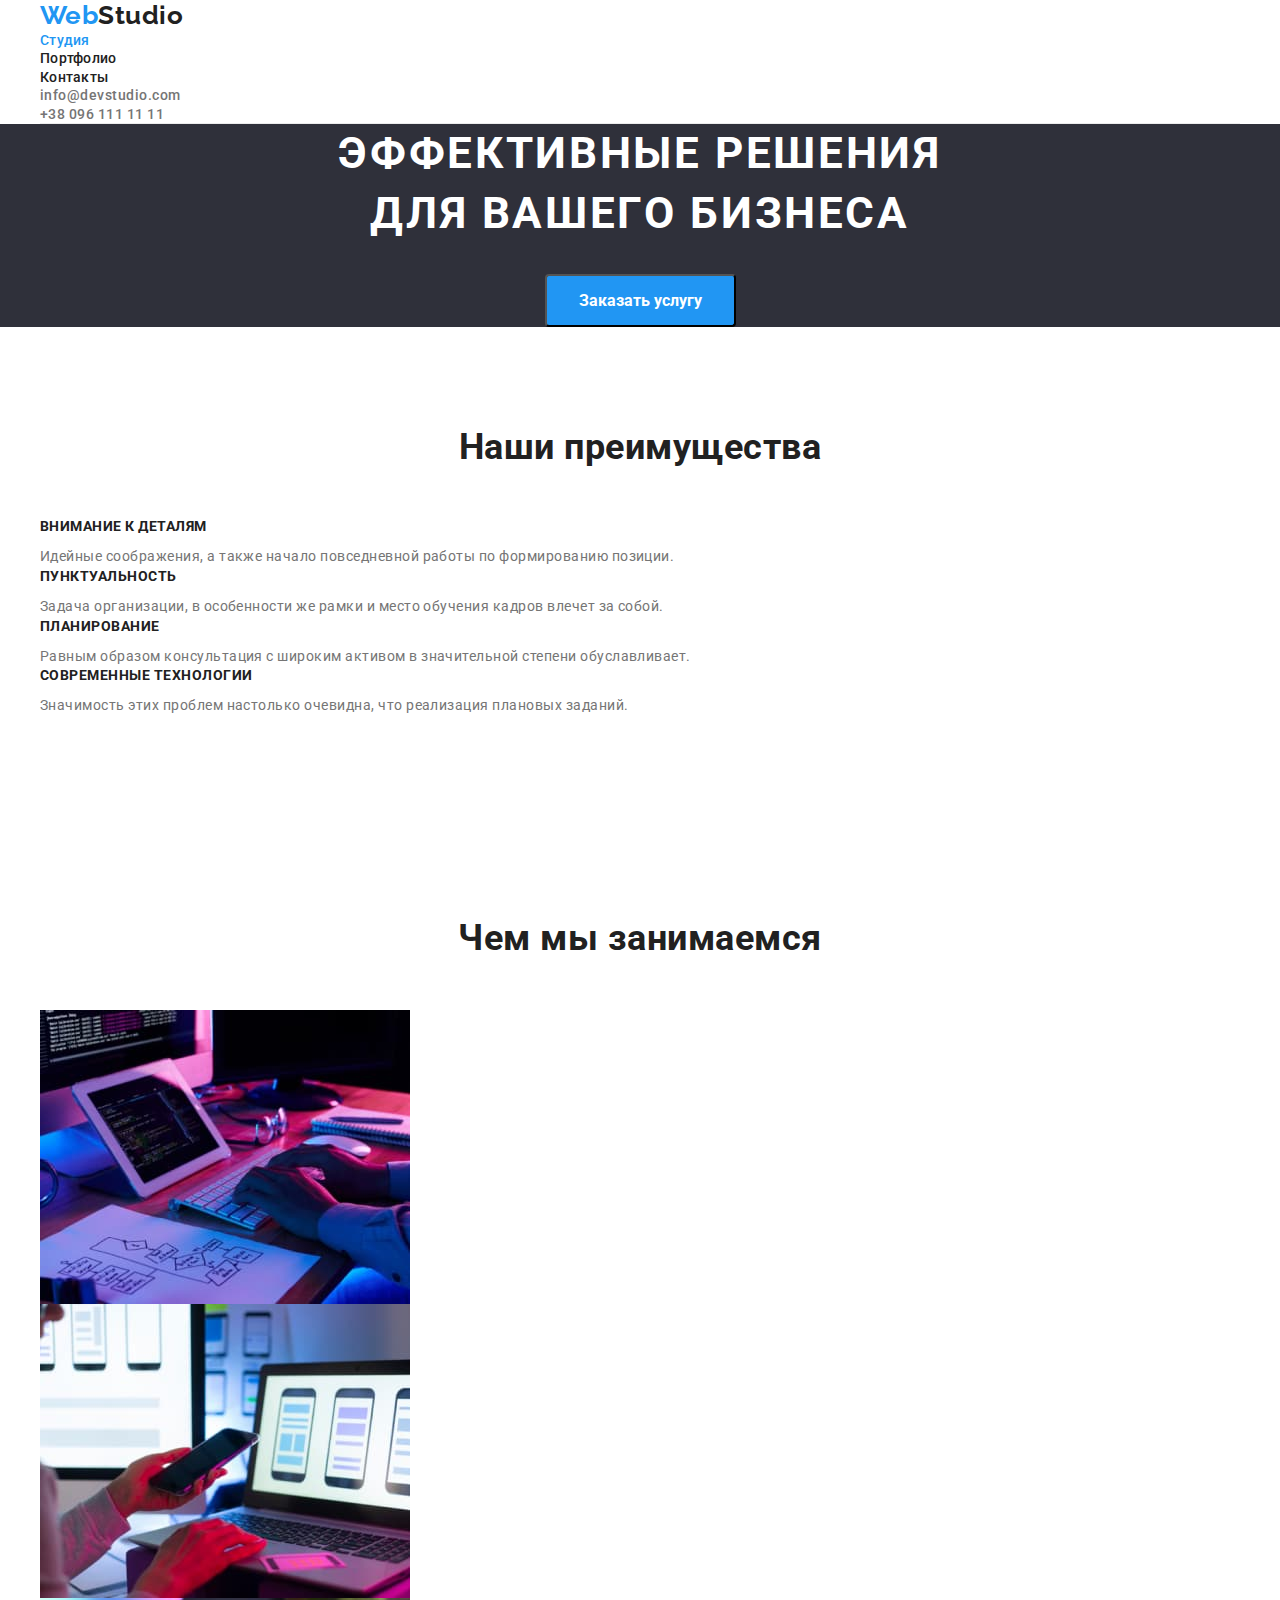
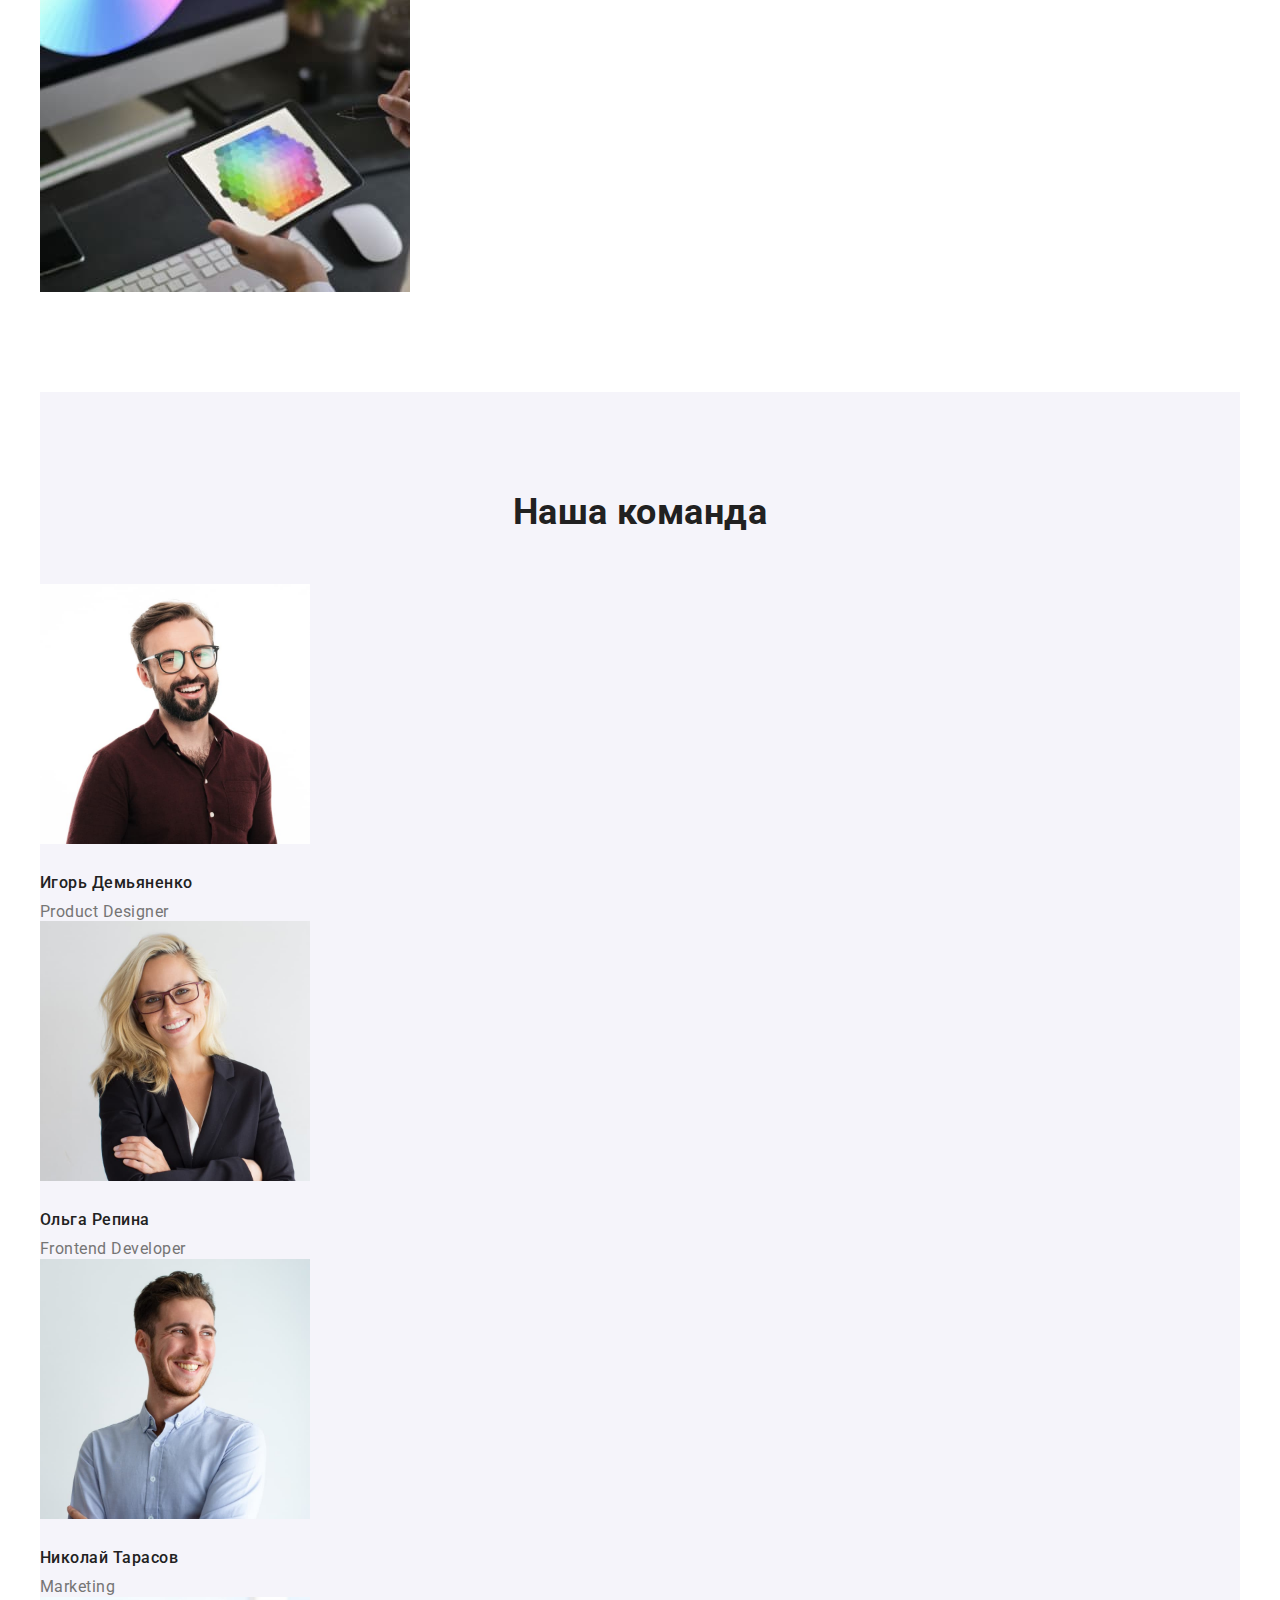
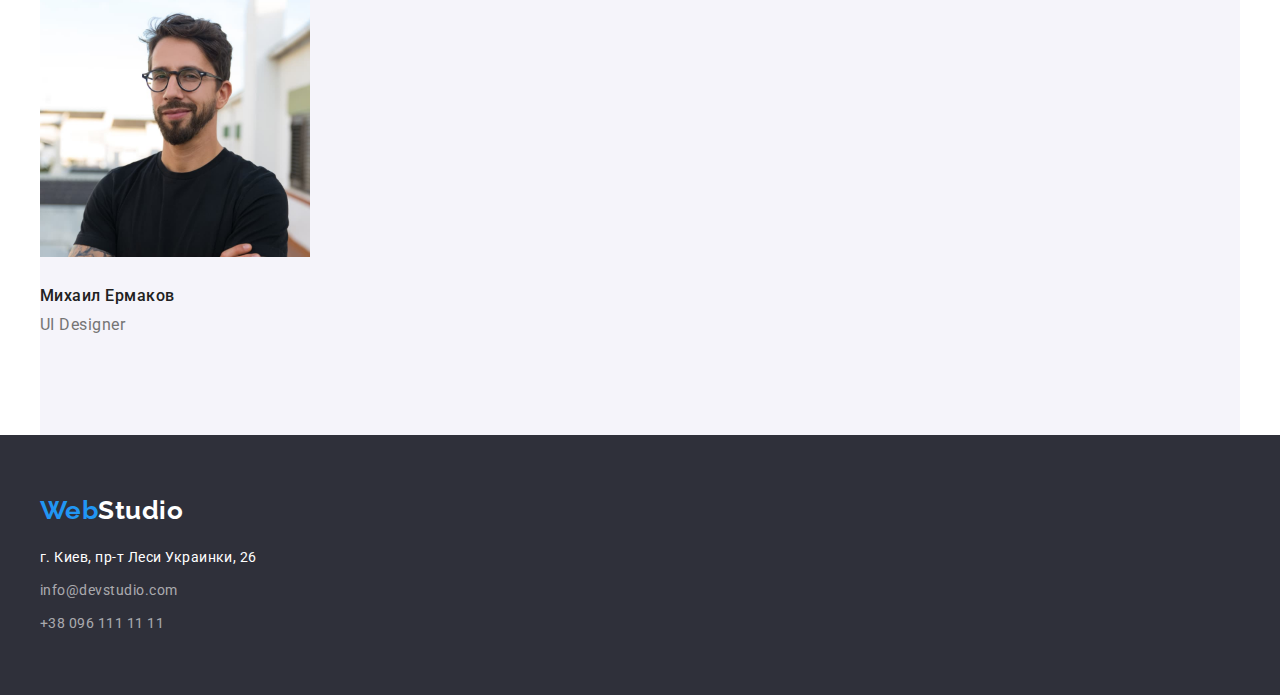
==== index.html @ 5e65b048 "маржины и паддинги" ====
<!DOCTYPE html>
<html lang="en">
  <head>
    <meta charset="UTF-8" />
    <meta http-equiv="X-UA-Compatible" content="IE=edge" />
    <meta name="viewport" content="width=device-width, initial-scale=1.0" />
    <title>WebStudio</title>
    <link rel="preconnect" href="https://fonts.googleapis.com" />
    <link rel="preconnect" href="https://fonts.gstatic.com" crossorigin />
    <link
      href="https://fonts.googleapis.com/css2?family=Raleway:wght@700&family=Roboto:wght@400;500;700;900&display=swap"
      rel="stylesheet"
    />
    <link
      rel="stylesheet"
      href="https://cdnjs.cloudflare.com/ajax/libs/modern-normalize/1.1.0/modern-normalize.min.css"
    />
    <link rel="stylesheet" href="./css/styles.css" />
  </head>
  <body>
    <header class="container">
      <nav>
        <a href="./index.html" class="logo"
          >Web<span class="logo-color">Studio</span></a
        >
        <ul class="site-nav list">
          <li><a href="" class="link current">Студия</a></li>
          <li><a href="./portfolio.html" class="link">Портфолио</a></li>
          <li><a href="" class="link">Контакты</a></li>
        </ul>
      </nav>
      <ul class="auth-nav list">
        <li>
          <a href="mailto:info@devstudio.com" class="contacts link"
            >info@devstudio.com</a
          >
        </li>
        <li>
          <a href="tel:+380961111111" class="contacts link"
            >+38 096 111 11 11</a
          >
        </li>
      </ul>
    </header>
    <main>
      <section class="hero">
        <div class="container">
          <h1 class="hero-title">
            Эффективные решения <br />
            для вашего бизнеса
          </h1>
          <button type="button" class="button-hero">Заказать услугу</button>
        </div>
      </section>
      <section class="section">
        <div class="container">
          <h2 class="section-title">Наши преимущества</h2>
          <ul class="features list">
            <li>
              <h3 class="title">Внимание к деталям</h3>
              <p class="features-description">
                Идейные соображения, а также начало повседневной работы по
                формированию позиции.
              </p>
            </li>
            <li>
              <h3 class="title">Пунктуальность</h3>
              <p class="features-description">
                Задача организации, в особенности же рамки и место обучения
                кадров влечет за собой.
              </p>
            </li>
            <li>
              <h3 class="title">Планирование</h3>
              <p class="features-description">
                Равным образом консультация с широким активом в значительной
                степени обуславливает.
              </p>
            </li>
            <li>
              <h3 class="title">Современные технологии</h3>
              <p class="features-description">
                Значимость этих проблем настолько очевидна, что реализация
                плановых заданий.
              </p>
            </li>
          </ul>
        </div>
      </section>
      <section class="section container">
        <h2 class="section-title">Чем мы занимаемся</h2>

        <ul class="directions-list list">
          <li class="item">
            <img src="./images/img.jpeg" alt="Программирование" width="370" />
          </li>
          <li class="item">
            <img
              src="./images/img2.jpeg"
              alt="Мобильные приложения"
              width="370"
            />
          </li>
          <li class="item">
            <img src="./images/img3.jpeg" alt="Дизайн" width="370" />
          </li>
        </ul>
      </section>
      <section class="section team container">
        <h2 class="section-title">Наша команда</h2>
        <ul class="members-list list">
          <li class="item">
            <img
              src="./images/img4.jpeg"
              alt="Игорь Демьяненко"
              width="270"
              class="member-photo"
            />
            <h3 class="member-name">Игорь Демьяненко</h3>
            <p class="work-position">Product Designer</p>
          </li>
          <li class="item">
            <img
              src="./images/img5.jpeg"
              alt="Ольга Репина"
              width="270"
              class="member-photo"
            />
            <h3 class="member-name">Ольга Репина</h3>
            <p class="work-position">Frontend Developer</p>
          </li>
          <li class="item">
            <img
              src="./images/img6.jpeg"
              alt="Николай Тарасов"
              width="270"
              class="member-photo"
            />
            <h3 class="member-name">Николай Тарасов</h3>
            <p class="work-position">Marketing</p>
          </li>
          <li class="item">
            <img
              src="./images/img7.jpeg"
              alt="Михаил Ермаков"
              width="270"
              class="member-photo"
            />
            <h3 class="member-name">Михаил Ермаков</h3>
            <p class="work-position">UI Designer</p>
          </li>
        </ul>
      </section>
    </main>
    <footer class="footer">
      <div class="container">
        <div class="full-logo-bottom">
          <a href="./index.html" class="logo"
            >Web<span class="logo-bottom">Studio</span></a
          >
        </div>
        <address>
          <span class="street">г. Киев, пр-т Леси Украинки, 26</span>
          <ul class="list">
            <li class="list-item">
              <a href="mailto:info@devstudio.com" class="contacts-bottom link"
                >info@devstudio.com</a
              >
            </li>
            <li class="list-item">
              <a href="tel:+380961111111" class="contacts-bottom link"
                >+38 096 111 11 11</a
              >
            </li>
          </ul>
        </address>
      </div>
    </footer>
  </body>
</html>
---- css/styles.css ----
/*цвет основного текста #212121 */
/* вторичный цвет  #757575*/
/* белый цвет #FFFFFF */
/* акцент color #2196F3 */
/* вторичный цвет фона #F5F4FA */

:root {
  --primary-text-color: #212121;
  --secondary-text-color: #757575;
  --white-color: #ffffff;
  --accent-color: #2196f3;
  --secondary-background-color: #f5f4fa;
}

h1,
h2,
h3,
h4,
h5,
h6,
p,
ul {
  margin: 0;
  padding: 0;
}

body {
  background-color: var(--white-color);
  color: #212121;
  font-family: roboto, sans-serif;
  letter-spacing: 0.03em;
}
header {
  border-bottom: 1px solid #ececec;
}

.list {
  list-style: none;
}

.link {
  text-decoration: none;
}

.container {
  margin-right: auto;
  margin-left: auto;
  width: 1200px;
  /* outline: 2px solid green; */
}

/* logo */

.logo {
  color: var(--accent-color);
  text-decoration: none;
  font-family: raleway, sans-serif;
  font-weight: 700;
  font-size: 26px;
  line-height: 1.19;
}

.logo-color {
  color: var(--primary-text-color);
}

/* site-nav */
.site-nav .link {
  color: var(--primary-text-color);
  font-weight: 500;
  font-size: 14px;
  line-height: 1.14;
  letter-spacing: 0.02em;
}

.site-nav .link:hover,
.site-nav .link:focus {
  color: var(--accent-color);
}
.site-nav .link.current {
  color: var(--accent-color);
}

/* auth nav */

.auth-nav .contacts {
  color: var(--secondary-text-color);
  font-weight: 500;
  font-size: 14px;
  line-height: 1.14;
}

.auth-nav .contacts:hover,
.auth-nav .contacts:focus {
  color: var(--accent-color);
}

/* hero */

.hero {
  background-color: #2f303a;
  text-align: center;
}

.hero-title {
  color: #ffffff;
  font-size: 44px;
  line-height: 1.36;
  letter-spacing: 0.06em;
  text-transform: uppercase;
  margin-bottom: 30px;
}

.button-hero {
  color: var(--white-color);
  background-color: var(--accent-color);
  font-weight: 700;
  font-size: 16px;
  line-height: 1.87;
  cursor: pointer;
  font-family: inherit;
  border-radius: 4px;
  padding: 10px 32px;
}

.button-hero:hover,
.button-hero:focus {
  background-color: #188ce8;
}

/* section */

.section {
  padding-top: 100px;
  padding-bottom: 100px;
}

.section-title {
  color: var(--primary-text-color);
  font-weight: 700;
  font-size: 36px;
  line-height: 1.16;
  text-align: center;
  margin-bottom: 50px;
}

/* features */
.features .title {
  color: var(--primary-text-color);
  font-weight: 700;
  font-size: 14px;
  line-height: 1.14;
  text-transform: uppercase;
  margin-bottom: 10px;
}

/* абзацы преимуществ */
.features-description {
  color: var(--secondary-text-color);
  font-size: 14px;
  line-height: 1.7;
}

/* directions list */
.directions-list {
  color: var(--primary-text-color);
}

.directions-list .item {
  margin-right: 30px;
  display: block;
}

.directions-list .item img {
  display: block;
}

/* button */
.button {
  color: var(--primary-text-color);
  background-color: var(--secondary-background-color);
  font-weight: 500;
  font-size: 16px;
  line-height: 1.62;
  cursor: pointer;
  font-family: inherit;
  border-radius: 4px;
  padding: 6px 22px;
}

.button:hover,
.button:focus {
  color: var(--white-color);
  background-color: var(--accent-color);
}

/* section team */

.section.team {
  background-color: #f5f4fa;
}

.members-list .item {
  margin-right: 30px;
}

/* member photo */
.member-photo {
  padding-bottom: 30px;
  display: block;
}

/* member name */
.member-name {
  font-weight: 500;
  font-size: 16px;
  line-height: 1.18;
  margin-bottom: 10px;
}

/* должности */
.work-position {
  color: var(--secondary-text-color);
  font-size: 16px;
  line-height: 1.18;
}

/* footer */

.footer {
  background-color: #2f303a;
  padding-top: 60px;
  padding-bottom: 60px;
}

/* logo bottom */
.logo-bottom {
  color: var(--white-color);
}

.full-logo-bottom {
  margin-bottom: 20px;
}
/* street adress */
.street {
  color: var(--white-color);
  font-weight: 400;
  font-size: 14px;
  line-height: 1.71;
  background-color: #2f303a;
  font-style: normal;
  margin-bottom: 9px;
  display: block;
}

/* contacts bottom */
.contacts-bottom {
  color: rgba(255, 255, 255, 0.6);
  font-weight: 400;
  font-size: 14px;
  line-height: 1.71;
  font-style: normal;
}

.contacts-bottom:hover {
  color: var(--accent-color);
}

.list-item:not(:last-child) {
  margin-bottom: 9px;
}

/* кнопки портфолио */

.portfolio-buttons {
  margin-bottom: 50px;
}

/* card image */
.card-img {
  margin-bottom: 20px;
  display: block;
}

/* projects 2nd page */

.project-name {
  color: var(--primary-text-color);
  font-weight: 700;
  font-size: 18px;
  line-height: 2;
  letter-spacing: 0.06em;
  margin-bottom: 4px;
}

/* product type */

.product-type {
  color: var(--secondary-text-color);
  font-size: 16px;
  line-height: 1.87;
}
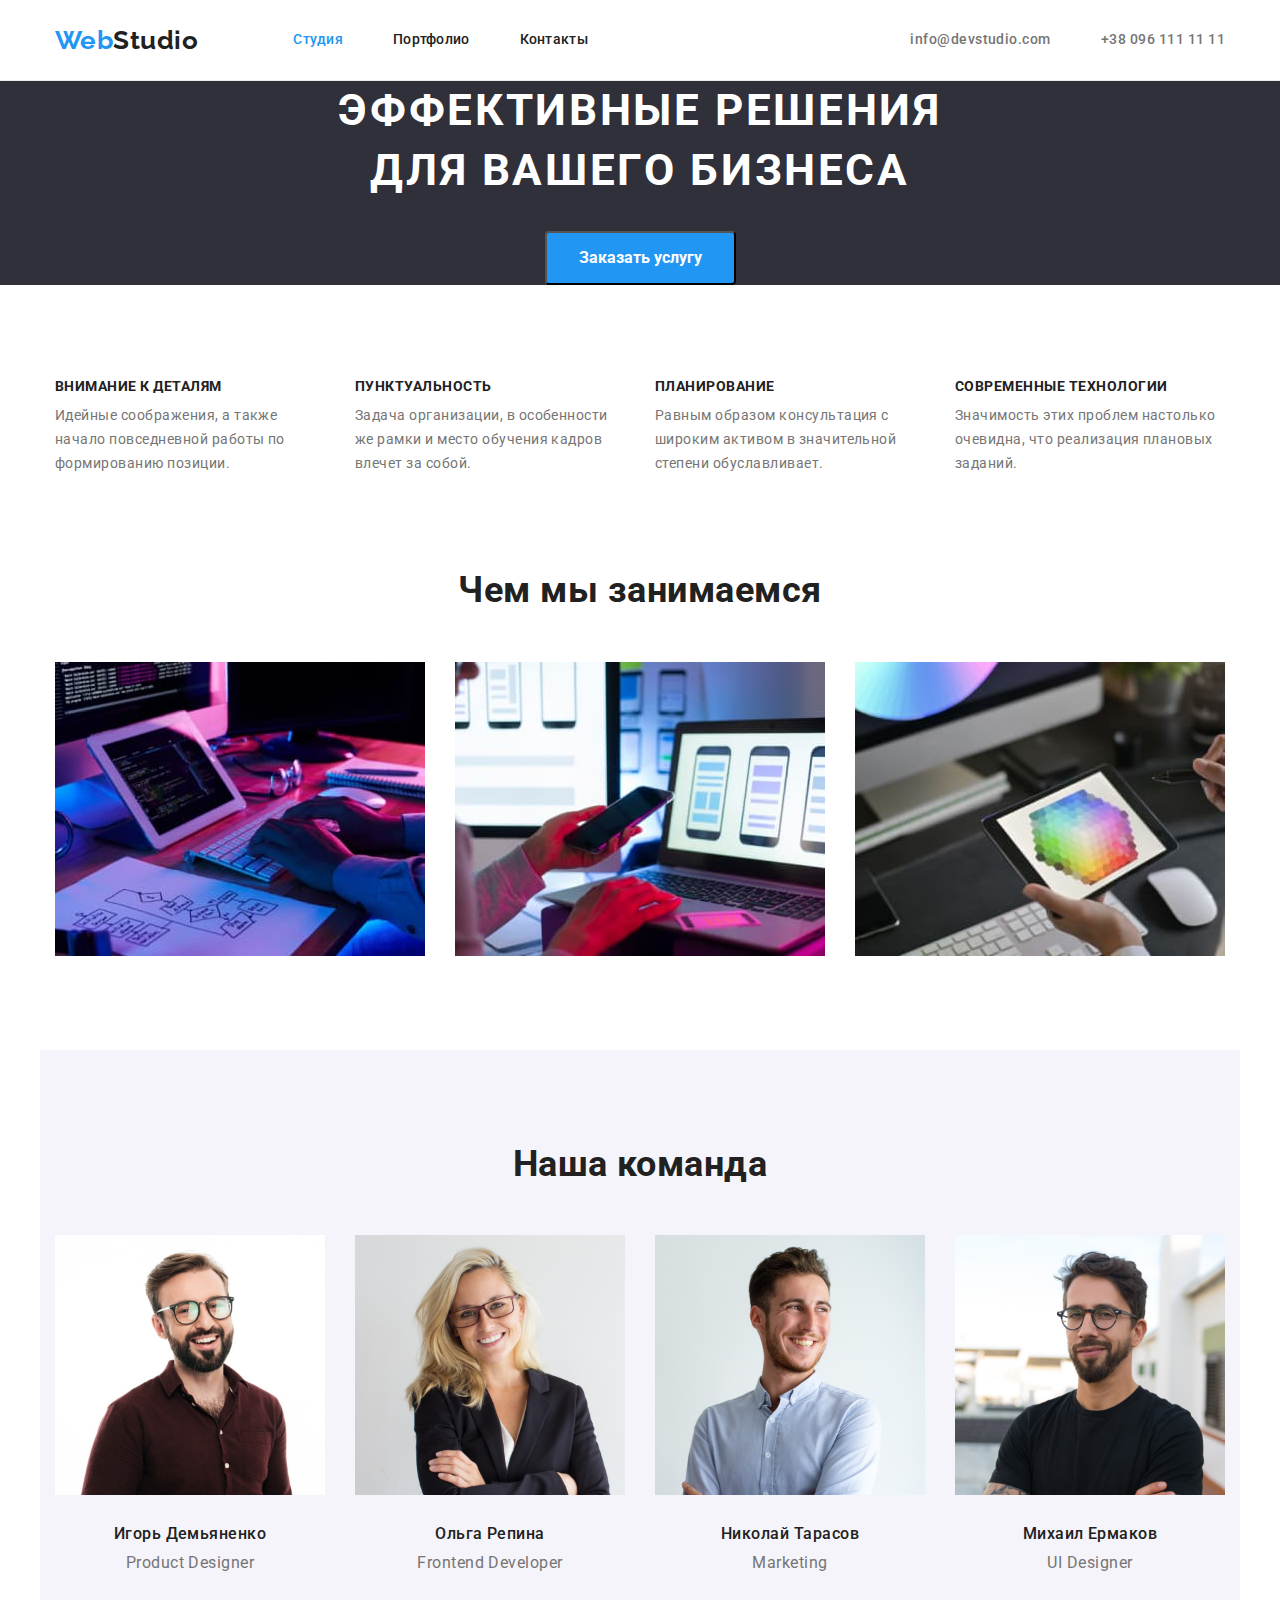
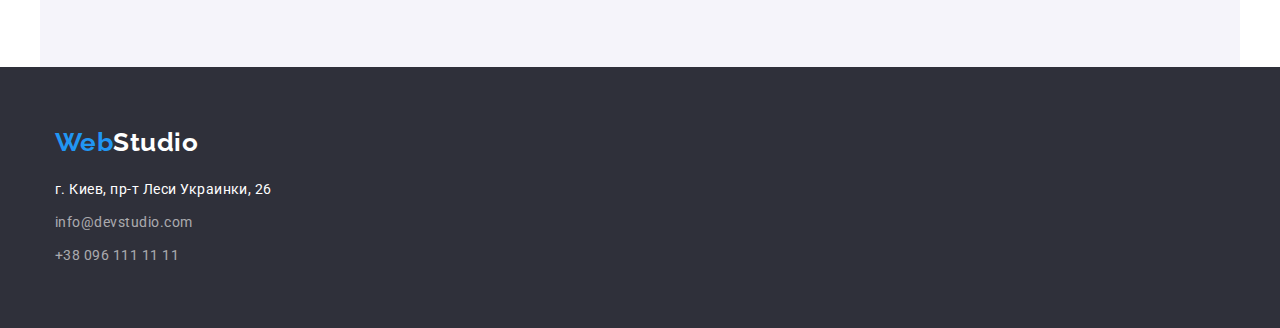
==== commit a5360ab4: "Финальные правки для сдачи дз" ====
--- a/index.html
+++ b/index.html
@@ -18,29 +18,33 @@
     <link rel="stylesheet" href="./css/styles.css" />
   </head>
   <body>
-    <header class="container">
-      <nav>
-        <a href="./index.html" class="logo"
-          >Web<span class="logo-color">Studio</span></a
-        >
-        <ul class="site-nav list">
-          <li><a href="" class="link current">Студия</a></li>
-          <li><a href="./portfolio.html" class="link">Портфолио</a></li>
-          <li><a href="" class="link">Контакты</a></li>
+    <header>
+      <div class="container nav">
+        <nav>
+          <a href="./index.html" class="logo"
+            >Web<span class="logo-color">Studio</span></a
+          >
+          <ul class="site-nav list">
+            <li class="item"><a href="" class="link current">Студия</a></li>
+            <li class="item">
+              <a href="./portfolio.html" class="link">Портфолио</a>
+            </li>
+            <li class="item"><a href="" class="link">Контакты</a></li>
+          </ul>
+        </nav>
+        <ul class="auth-nav list">
+          <li class="item">
+            <a href="mailto:info@devstudio.com" class="contacts link"
+              >info@devstudio.com</a
+            >
+          </li class="item">
+          <li>
+            <a href="tel:+380961111111" class="contacts link"
+              >+38 096 111 11 11</a
+            >
+          </li>
         </ul>
-      </nav>
-      <ul class="auth-nav list">
-        <li>
-          <a href="mailto:info@devstudio.com" class="contacts link"
-            >info@devstudio.com</a
-          >
-        </li>
-        <li>
-          <a href="tel:+380961111111" class="contacts link"
-            >+38 096 111 11 11</a
-          >
-        </li>
-      </ul>
+      </div>
     </header>
     <main>
       <section class="hero">
@@ -54,30 +58,30 @@
       </section>
       <section class="section">
         <div class="container">
-          <h2 class="section-title">Наши преимущества</h2>
+          <h2 class="section-title" hidden>Наши преимущества</h2>
           <ul class="features list">
-            <li>
+            <li class="item">
               <h3 class="title">Внимание к деталям</h3>
               <p class="features-description">
                 Идейные соображения, а также начало повседневной работы по
                 формированию позиции.
               </p>
             </li>
-            <li>
+            <li class="item">
               <h3 class="title">Пунктуальность</h3>
               <p class="features-description">
                 Задача организации, в особенности же рамки и место обучения
                 кадров влечет за собой.
               </p>
             </li>
-            <li>
+            <li class="item">
               <h3 class="title">Планирование</h3>
               <p class="features-description">
                 Равным образом консультация с широким активом в значительной
                 степени обуславливает.
               </p>
             </li>
-            <li>
+            <li class="item">
               <h3 class="title">Современные технологии</h3>
               <p class="features-description">
                 Значимость этих проблем настолько очевидна, что реализация
@@ -87,7 +91,7 @@
           </ul>
         </div>
       </section>
-      <section class="section container">
+      <section class="section container no-top-padding">
         <h2 class="section-title">Чем мы занимаемся</h2>
 
         <ul class="directions-list list">
--- a/css/styles.css
+++ b/css/styles.css
@@ -46,6 +46,8 @@
   margin-right: auto;
   margin-left: auto;
   width: 1200px;
+  padding-left: 15px;
+  padding-right: 15px;
   /* outline: 2px solid green; */
 }
 
@@ -65,12 +67,25 @@
 }
 
 /* site-nav */
+
+.site-nav {
+  display: flex;
+  margin-left: 95px;
+}
+
+.site-nav .item:not(:last-child) {
+  margin-right: 50px;
+}
+
 .site-nav .link {
   color: var(--primary-text-color);
   font-weight: 500;
   font-size: 14px;
   line-height: 1.14;
   letter-spacing: 0.02em;
+  padding-top: 32px;
+  padding-bottom: 32px;
+  display: block;
 }
 
 .site-nav .link:hover,
@@ -83,6 +98,24 @@
 
 /* auth nav */
 
+.auth-nav {
+  display: flex;
+}
+
+nav {
+  display: flex;
+  align-items: center;
+}
+
+.container.nav {
+  display: flex;
+  justify-content: space-between;
+}
+
+.container .auth-nav {
+  justify-content: flex-end;
+}
+
 .auth-nav .contacts {
   color: var(--secondary-text-color);
   font-weight: 500;
@@ -93,6 +126,16 @@
 .auth-nav .contacts:hover,
 .auth-nav .contacts:focus {
   color: var(--accent-color);
+}
+
+.auth-nav .item:not(:last-child) {
+  margin-right: 50px;
+}
+
+.auth-nav .contacts {
+  padding-top: 32px;
+  padding-bottom: 32px;
+  display: block;
 }
 
 /* hero */
@@ -131,8 +174,8 @@
 /* section */
 
 .section {
-  padding-top: 100px;
-  padding-bottom: 100px;
+  padding-top: 94px;
+  padding-bottom: 94px;
 }
 
 .section-title {
@@ -144,7 +187,20 @@
   margin-bottom: 50px;
 }
 
+.no-top-padding {
+  padding-top: 0;
+}
+
 /* features */
+.features {
+  display: flex;
+  justify-content: space-between;
+}
+
+.features .item {
+  width: 270px;
+}
+
 .features .title {
   color: var(--primary-text-color);
   font-weight: 700;
@@ -164,11 +220,16 @@
 /* directions list */
 .directions-list {
   color: var(--primary-text-color);
+  display: flex;
 }
 
 .directions-list .item {
+  width: calc((100% - 60px) / 3);
   margin-right: 30px;
-  display: block;
+}
+
+.directions-list .item:nth-child(3n) {
+  margin-right: 0px;
 }
 
 .directions-list .item img {
@@ -199,9 +260,17 @@
 .section.team {
   background-color: #f5f4fa;
 }
+.members-list {
+  display: flex;
+}
 
 .members-list .item {
+  width: calc((100% - 90px) / 4);
   margin-right: 30px;
+}
+
+.members-list .item:nth-child(4n) {
+  margin-right: 0px;
 }
 
 /* member photo */
@@ -216,6 +285,7 @@
   font-size: 16px;
   line-height: 1.18;
   margin-bottom: 10px;
+  text-align: center;
 }
 
 /* должности */
@@ -223,6 +293,7 @@
   color: var(--secondary-text-color);
   font-size: 16px;
   line-height: 1.18;
+  text-align: center;
 }
 
 /* footer */
@@ -274,6 +345,11 @@
 
 .portfolio-buttons {
   margin-bottom: 50px;
+  display: flex;
+  justify-content: center;
+}
+.portfolio-buttons .item {
+  margin-right: 8px;
 }
 
 /* card image */
@@ -283,6 +359,28 @@
 }
 
 /* projects 2nd page */
+
+.examples {
+  display: flex;
+  flex-wrap: wrap;
+}
+
+/* card */
+
+.card {
+  width: calc((100% - 60px) / 3);
+  margin-right: 30px;
+  margin-bottom: 30px;
+  border: 1px solid #eeeeee;
+}
+
+.card:nth-child(3n) {
+  margin-right: 0px;
+}
+
+.card:nth-last-child(-n + 3) {
+  margin-bottom: 0;
+}
 
 .project-name {
   color: var(--primary-text-color);
@@ -291,6 +389,7 @@
   line-height: 2;
   letter-spacing: 0.06em;
   margin-bottom: 4px;
+  padding-left: 24px;
 }
 
 /* product type */
@@ -299,4 +398,6 @@
   color: var(--secondary-text-color);
   font-size: 16px;
   line-height: 1.87;
-}
+  padding-left: 24px;
+  padding-bottom: 20px;
+}
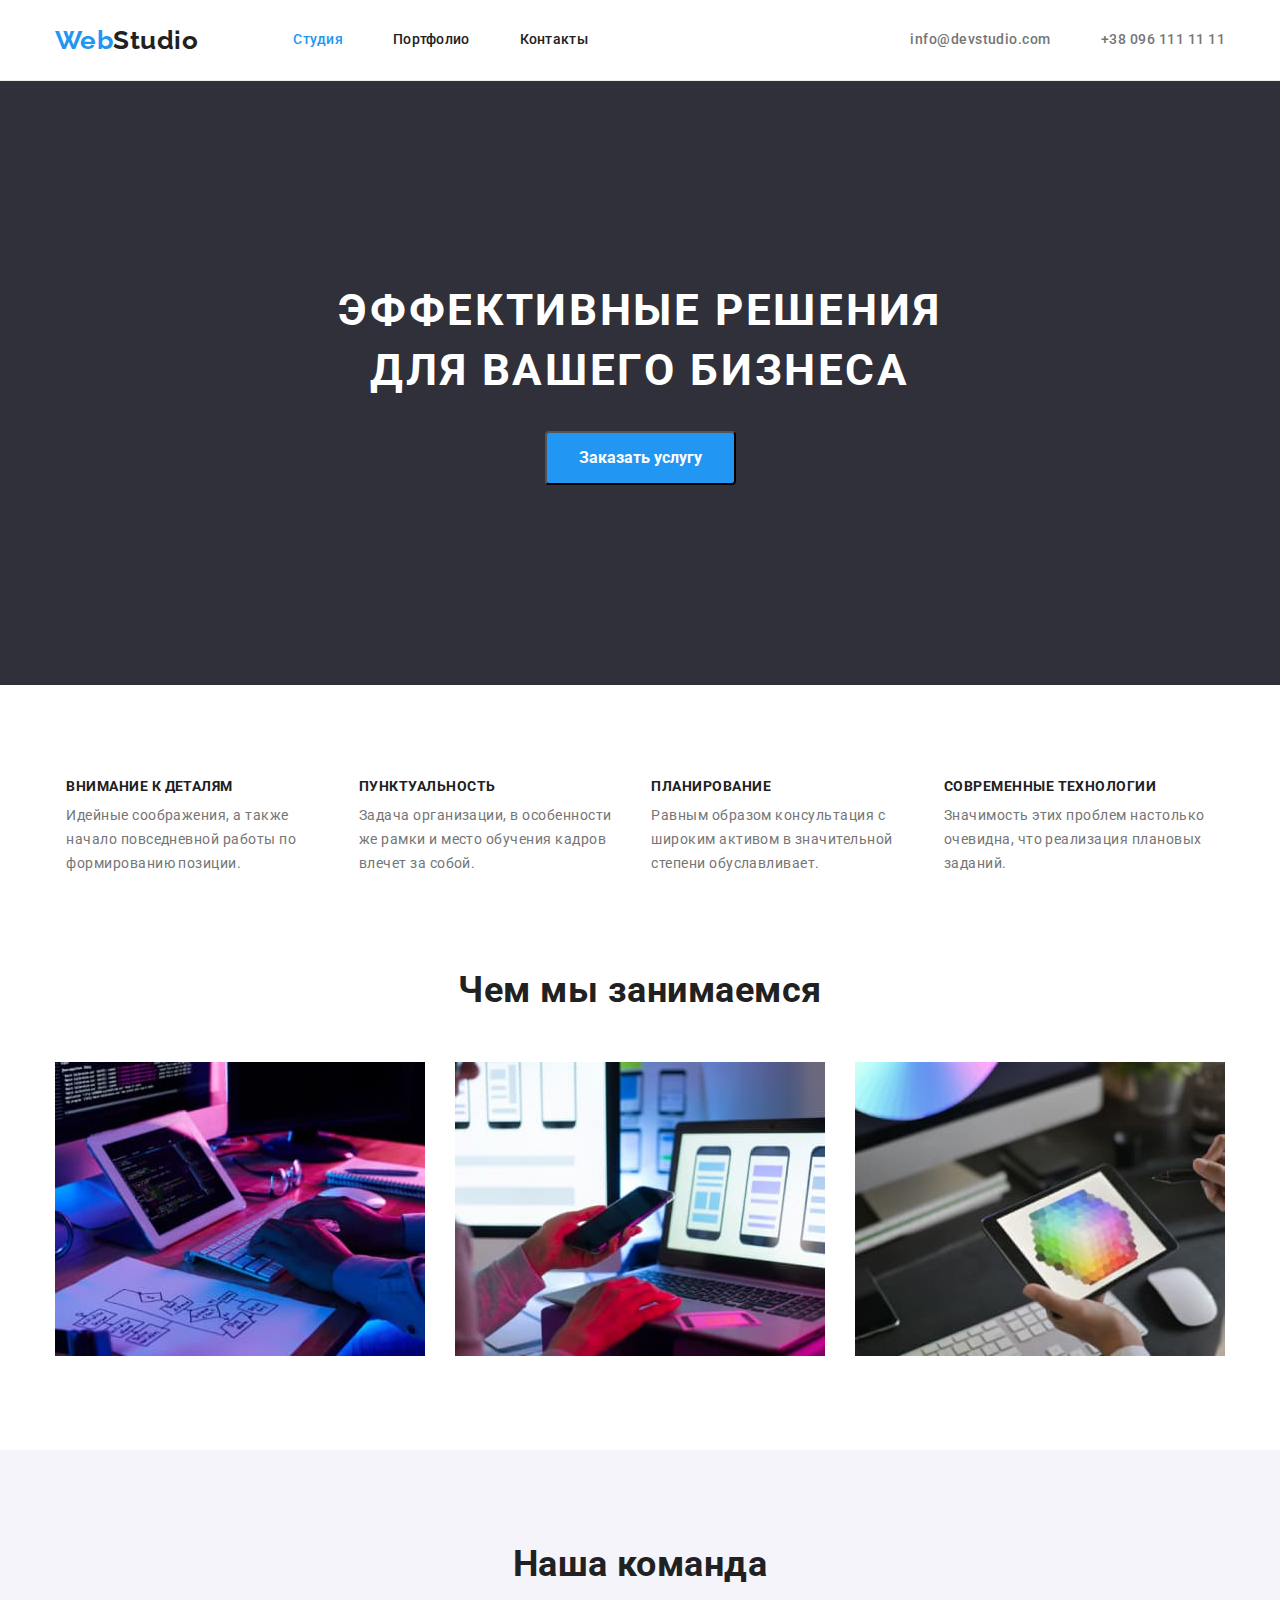
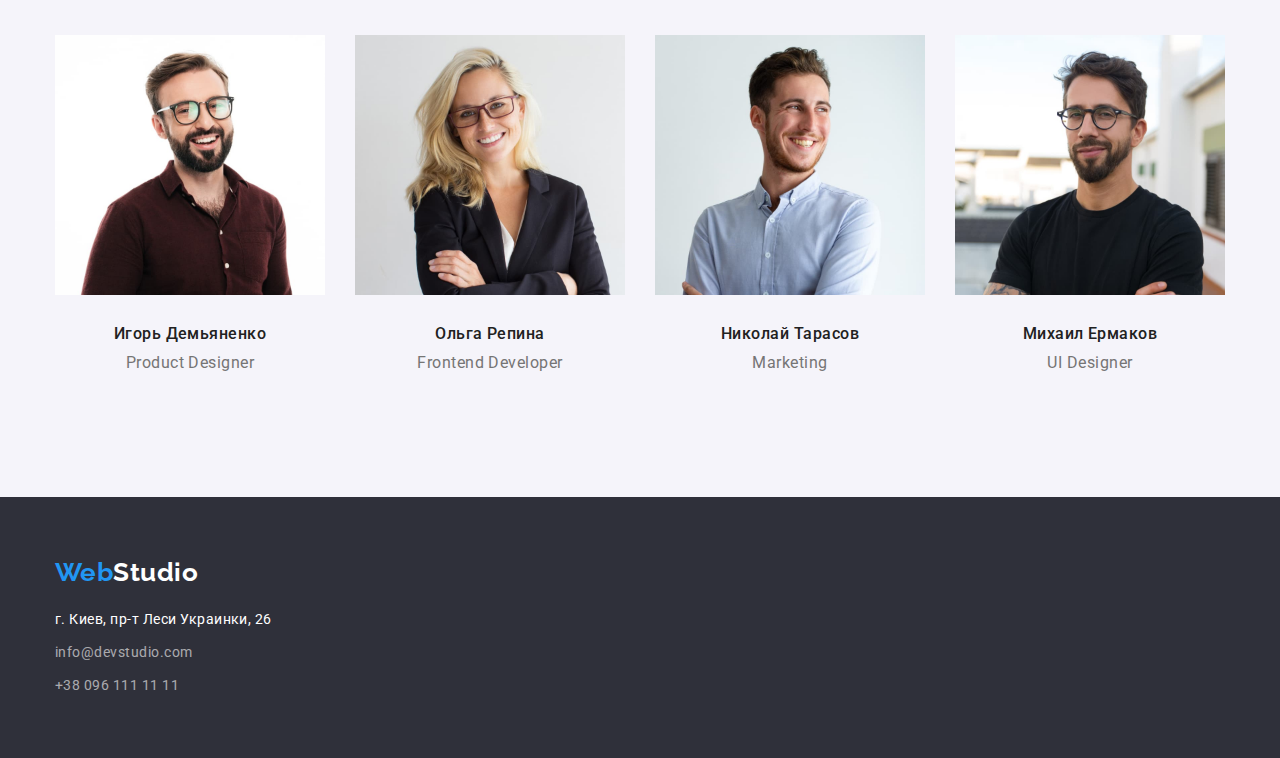
==== commit 1eae0c06: "Правки финальные" ====
--- a/index.html
+++ b/index.html
@@ -37,8 +37,8 @@
             <a href="mailto:info@devstudio.com" class="contacts link"
               >info@devstudio.com</a
             >
-          </li class="item">
-          <li>
+          </li>
+          <li class="item">
             <a href="tel:+380961111111" class="contacts link"
               >+38 096 111 11 11</a
             >
@@ -58,7 +58,7 @@
       </section>
       <section class="section">
         <div class="container">
-          <h2 class="section-title" hidden>Наши преимущества</h2>
+          <h2 class="section-title visually-hidden">Наши преимущества</h2>
           <ul class="features list">
             <li class="item">
               <h3 class="title">Внимание к деталям</h3>
@@ -91,78 +91,89 @@
           </ul>
         </div>
       </section>
-      <section class="section container no-top-padding">
-        <h2 class="section-title">Чем мы занимаемся</h2>
+      <section class="section no-top-padding">
+        <div class="container">
+          <h2 class="section-title">Чем мы занимаемся</h2>
 
-        <ul class="directions-list list">
-          <li class="item">
-            <img src="./images/img.jpeg" alt="Программирование" width="370" />
-          </li>
-          <li class="item">
-            <img
-              src="./images/img2.jpeg"
-              alt="Мобильные приложения"
-              width="370"
-            />
-          </li>
-          <li class="item">
-            <img src="./images/img3.jpeg" alt="Дизайн" width="370" />
-          </li>
-        </ul>
+          <ul class="directions-list list">
+            <li class="item">
+              <img src="./images/img.jpeg" alt="Программирование" width="370" />
+            </li>
+            <li class="item">
+              <img
+                src="./images/img2.jpeg"
+                alt="Мобильные приложения"
+                width="370"
+              />
+            </li>
+            <li class="item">
+              <img src="./images/img3.jpeg" alt="Дизайн" width="370" />
+            </li>
+          </ul>
+        </div>
       </section>
-      <section class="section team container">
-        <h2 class="section-title">Наша команда</h2>
-        <ul class="members-list list">
-          <li class="item">
-            <img
-              src="./images/img4.jpeg"
-              alt="Игорь Демьяненко"
-              width="270"
-              class="member-photo"
-            />
-            <h3 class="member-name">Игорь Демьяненко</h3>
-            <p class="work-position">Product Designer</p>
-          </li>
-          <li class="item">
-            <img
-              src="./images/img5.jpeg"
-              alt="Ольга Репина"
-              width="270"
-              class="member-photo"
-            />
-            <h3 class="member-name">Ольга Репина</h3>
-            <p class="work-position">Frontend Developer</p>
-          </li>
-          <li class="item">
-            <img
-              src="./images/img6.jpeg"
-              alt="Николай Тарасов"
-              width="270"
-              class="member-photo"
-            />
-            <h3 class="member-name">Николай Тарасов</h3>
-            <p class="work-position">Marketing</p>
-          </li>
-          <li class="item">
-            <img
-              src="./images/img7.jpeg"
-              alt="Михаил Ермаков"
-              width="270"
-              class="member-photo"
-            />
-            <h3 class="member-name">Михаил Ермаков</h3>
-            <p class="work-position">UI Designer</p>
-          </li>
-        </ul>
+      <section class="section team">
+        <div class="container">
+          <h2 class="section-title">Наша команда</h2>
+          <ul class="members-list list">
+            <li class="item">
+              <img
+                src="./images/img4.jpeg"
+                alt="Игорь Демьяненко"
+                width="270"
+                class="member-photo"
+              />
+              <div class="member-description">
+                <h3 class="member-name">Игорь Демьяненко</h3>
+                <p class="work-position">Product Designer</p>
+              </div>
+            </li>
+            <li class="item">
+              <img
+                src="./images/img5.jpeg"
+                alt="Ольга Репина"
+                width="270"
+                class="member-photo"
+              />
+              <div class="member-description">
+                <h3 class="member-name">Ольга Репина</h3>
+                <p class="work-position">Frontend Developer</p>
+              </div>
+            </li>
+            <li class="item">
+              <img
+                src="./images/img6.jpeg"
+                alt="Николай Тарасов"
+                width="270"
+                class="member-photo"
+              />
+              <div class="member-description">
+                <h3 class="member-name">Николай Тарасов</h3>
+                <p class="work-position">Marketing</p>
+              </div>
+            </li>
+            <li class="item">
+              <img
+                src="./images/img7.jpeg"
+                alt="Михаил Ермаков"
+                width="270"
+                class="member-photo"
+              />
+              <div class="member-description">
+                <h3 class="member-name">Михаил Ермаков</h3>
+                <p class="work-position">UI Designer</p>
+              </div>
+            </li>
+          </ul>
+        </div>
       </section>
     </main>
     <footer class="footer">
       <div class="container">
-        <div class="full-logo-bottom">
-          <a href="./index.html" class="logo"
-            >Web<span class="logo-bottom">Studio</span></a
-          >
-        </div>
+        <a href="./index.html" class="logo"
+          >Web<span class="logo-bottom">Studio</span></a
+        >
+
         <address>
           <span class="street">г. Киев, пр-т Леси Украинки, 26</span>
           <ul class="list">
--- a/css/styles.css
+++ b/css/styles.css
@@ -34,6 +34,10 @@
   border-bottom: 1px solid #ececec;
 }
 
+img {
+  display: block;
+}
+
 .list {
   list-style: none;
 }
@@ -143,6 +147,8 @@
 .hero {
   background-color: #2f303a;
   text-align: center;
+  padding-top: 200px;
+  padding-bottom: 200px;
 }
 
 .hero-title {
@@ -191,14 +197,31 @@
   padding-top: 0;
 }
 
+/* hidden titles */
+
+.visually-hidden {
+  position: absolute;
+  width: 1px;
+  height: 1px;
+  margin: -1px;
+  border: 0;
+  padding: 0;
+
+  white-space: nowrap;
+  clip-path: inset(100%);
+  clip: rect(0 0 0 0);
+  overflow: hidden;
+}
+
 /* features */
 .features {
   display: flex;
-  justify-content: space-between;
 }
 
 .features .item {
   width: 270px;
+  margin-right: auto;
+  margin-left: auto;
 }
 
 .features .title {
@@ -230,10 +253,6 @@
 
 .directions-list .item:nth-child(3n) {
   margin-right: 0px;
-}
-
-.directions-list .item img {
-  display: block;
 }
 
 /* button */
@@ -275,8 +294,6 @@
 
 /* member photo */
 .member-photo {
-  padding-bottom: 30px;
-  display: block;
 }
 
 /* member name */
@@ -285,7 +302,6 @@
   font-size: 16px;
   line-height: 1.18;
   margin-bottom: 10px;
-  text-align: center;
 }
 
 /* должности */
@@ -293,7 +309,12 @@
   color: var(--secondary-text-color);
   font-size: 16px;
   line-height: 1.18;
+}
+
+.member-description {
   text-align: center;
+  padding-top: 30px;
+  padding-bottom: 30px;
 }
 
 /* footer */
@@ -308,10 +329,11 @@
 .logo-bottom {
   color: var(--white-color);
 }
-
-.full-logo-bottom {
+.footer .logo {
+  display: block;
   margin-bottom: 20px;
 }
+
 /* street adress */
 .street {
   color: var(--white-color);
@@ -348,21 +370,19 @@
   display: flex;
   justify-content: center;
 }
-.portfolio-buttons .item {
+.portfolio-buttons .item:not(:last-child) {
   margin-right: 8px;
+}
+
+/* projects 2nd page */
+
+.examples {
+  display: flex;
+  flex-wrap: wrap;
 }
 
 /* card image */
 .card-img {
-  margin-bottom: 20px;
-  display: block;
-}
-
-/* projects 2nd page */
-
-.examples {
-  display: flex;
-  flex-wrap: wrap;
 }
 
 /* card */
@@ -371,7 +391,6 @@
   width: calc((100% - 60px) / 3);
   margin-right: 30px;
   margin-bottom: 30px;
-  border: 1px solid #eeeeee;
 }
 
 .card:nth-child(3n) {
@@ -380,6 +399,15 @@
 
 .card:nth-last-child(-n + 3) {
   margin-bottom: 0;
+}
+
+.project-description {
+  padding-top: 20px;
+  padding-left: 24px;
+  padding-bottom: 20px;
+  border-right: 1px solid #eeeeee;
+  border-bottom: 1px solid #eeeeee;
+  border-left: 1px solid #eeeeee;
 }
 
 .project-name {
@@ -388,8 +416,6 @@
   font-size: 18px;
   line-height: 2;
   letter-spacing: 0.06em;
-  margin-bottom: 4px;
-  padding-left: 24px;
 }
 
 /* product type */
@@ -398,6 +424,4 @@
   color: var(--secondary-text-color);
   font-size: 16px;
   line-height: 1.87;
-  padding-left: 24px;
-  padding-bottom: 20px;
-}
+}
